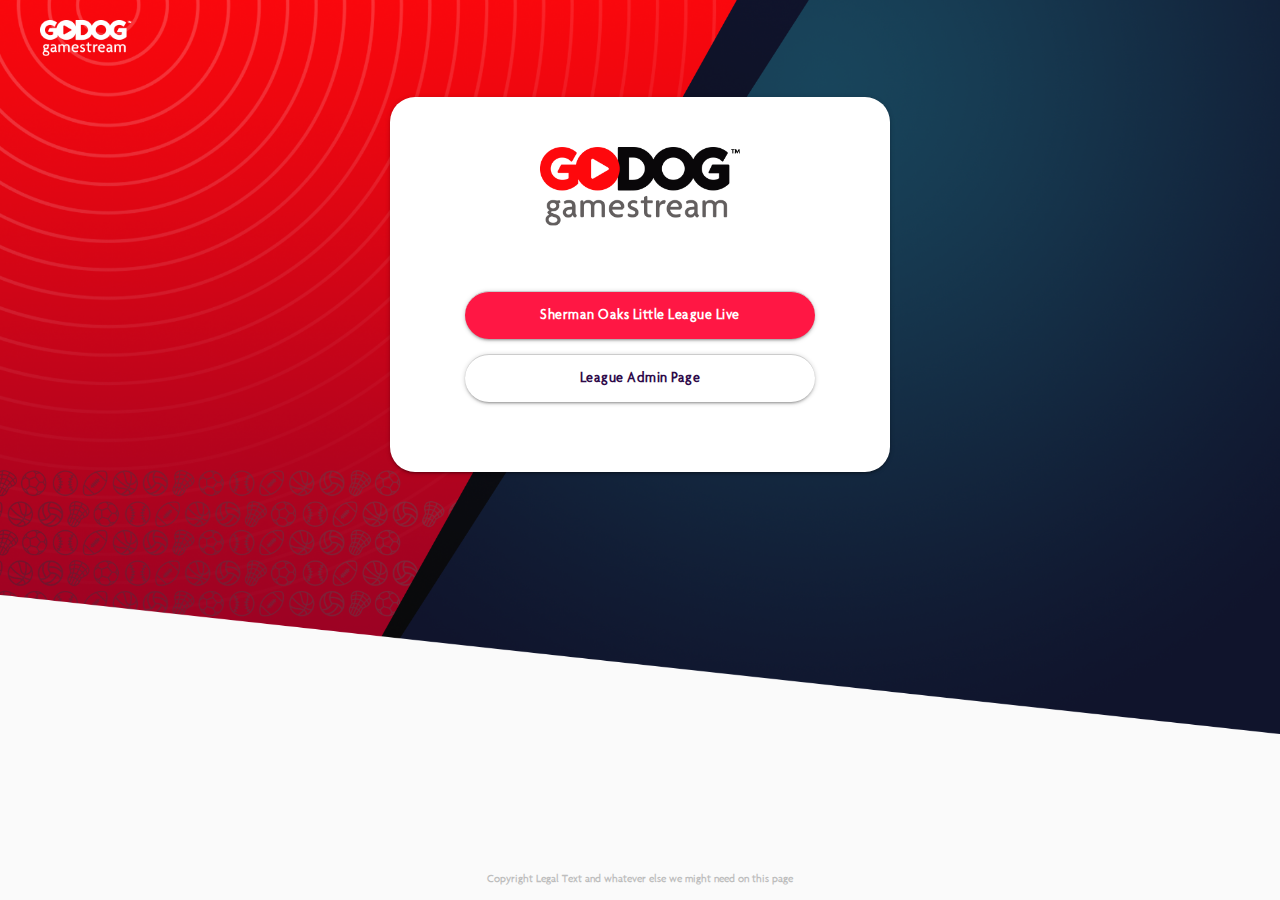
==== welcome.html @ a4edab42 "added initial code structure" ====
<!DOCTYPE html>
<html>

<head>
    <title>Login</title>
    <link href="https://fonts.googleapis.com/icon?family=Material+Icons" rel="stylesheet">
    <link rel="stylesheet" href="css/materialize.min.css">
    <link type="text/css" rel="stylesheet" href="css/index.css" />
    <meta name="viewport" content="width=device-width, initial-scale=1.0" />
    <script src="scripts/jquery.min.js"></script>
    <script src="scripts/materialize.min.js"></script>
</head>

<body>
    <div class="head-container">
        <img src="images/GDGS_LG copy.png" />
    </div>
    <div class="main-container">
        <div class="navigation-container">
            <div class="card">
                <div class="logo-container">
                    <img src="images/GoDog_Logo.png" />
                </div>
                <div class="buttons-container">
                    <button class="waves-effect waves-light btn button-style red accent-3" onclick="location.href='SOLL/home.html'">
                        Sherman Oaks Little League Live
                    </button>
                    <button class="waves-effect waves btn button-style white" onclick="location.href='SOLL/dashboard.html'">
                        League Admin Page
                    </button>
                </div>
            </div>
        </div>
    </div>
    <div class="footer">
        Copyright Legal Text and whatever else we might need on this page
    </div>    
    <script src="scripts/main.js"></script>
</body>

</html>
---- css/index.css ----
@import url(fonts.css);

html {
  min-height: 100%;
  position: relative;
  font-family: 'Agenda-Light';
}

body {
  background-image: url('../images/GoDog\ Sales_LOGIN.png');
  background-position: center;
  background-repeat: no-repeat;
  background-size: cover;
  height: 100%;
}

.footer {
  position: absolute;
  bottom: 0;
  left: 0;
  width: 100%;
  color: #BEBEBE;
  font-weight: 600;
  text-align: center;
  margin-bottom: 1%;
  font-size: .7rem;
}

.head-container {
  position: absolute;
  top: 20px;
  left: 40px;
}

.head-container img {
  width: 70%;
}

.main-container {
  display: -webkit-box;
  display: -moz-box;
  display: -ms-flexbox;
  display: -webkit-flex;
  display: flex;
  align-items: center;
  justify-content: center;
}

.login-container {
  margin-top: 3%;
}

.login-container .card {
  padding-bottom: 17%;
  border-radius: 25px;
}

.logo-container {
  display: -webkit-box;
  display: -moz-box;
  display: -ms-flexbox;
  display: -webkit-flex;
  display: flex;
  align-items: center;
  justify-content: center;
  padding: 50px 0;
}

.logo-container img {
  width: 100%;
  max-width: 200px;
}

.form-container {
  padding: 0 45px;
}

.form-container div:first-child {
  margin-bottom: 8px;
}

.form-label {
  font-weight: 600;
  color: #000;
}

.form-container input {
  height: 25px !important;
  border-bottom: .5px solid #9e9e9e96 !important;
}

.form-container input:not(.browser-default):focus:not([readonly]) {
  border-bottom: 1px solid #949494;
  -webkit-box-shadow: 0 1px 0 0 #949494;
  box-shadow: 0 1px 0 0 #949494;
}

#password {
  margin-bottom: 0;
}

.forgot-password-container {
  text-align: right;
}

.forgot-password {
  font-size: 14px;
  color: rgba(128, 128, 128, 0.6);
  text-decoration: underline;
  cursor: pointer;
  position: relative;
  top: -5px;
  right: 2px;
}

.login-button-container {
  display: -webkit-box;
  display: -moz-box;
  display: -ms-flexbox;
  display: -webkit-flex;
  display: flex;
  align-items: center;
  justify-content: center;
  margin-top: 33px;
}

.button-style {
  height: 48px;
  width: 110px;
  border-radius: 25px;
  text-transform: capitalize;
  padding: 6px;
  font-weight: 600;
  background-color: #F30000;
  border-top: 1px solid #ccc;
}

.yellow-tint {
  color: #FBDFBB;
}

.navigation-container {
  min-width: 500px;
  margin-top: 7%;
}

.navigation-container .card {
  padding-bottom: 14%;
  border-radius: 25px;
}

.buttons-container {
  display: -webkit-box;
  display: -moz-box;
  display: -ms-flexbox;
  display: -webkit-flex;
  display: flex;
  align-items: center;
  flex-direction: column;
}

.buttons-container button:first-child {
  margin: 15px 0;
  background-color: #F30000;
}

.buttons-container button:last-child {
  color: #2E0A4A;
}

.buttons-container button {
  width: 70%;
  font-family: 'Agenda Bg';
}
@media only screen and (max-width: 1024px) {
  .navigation-container {
    margin-top: 10%;
  }

  .login-container {
    margin-top: 5%;
  }
}
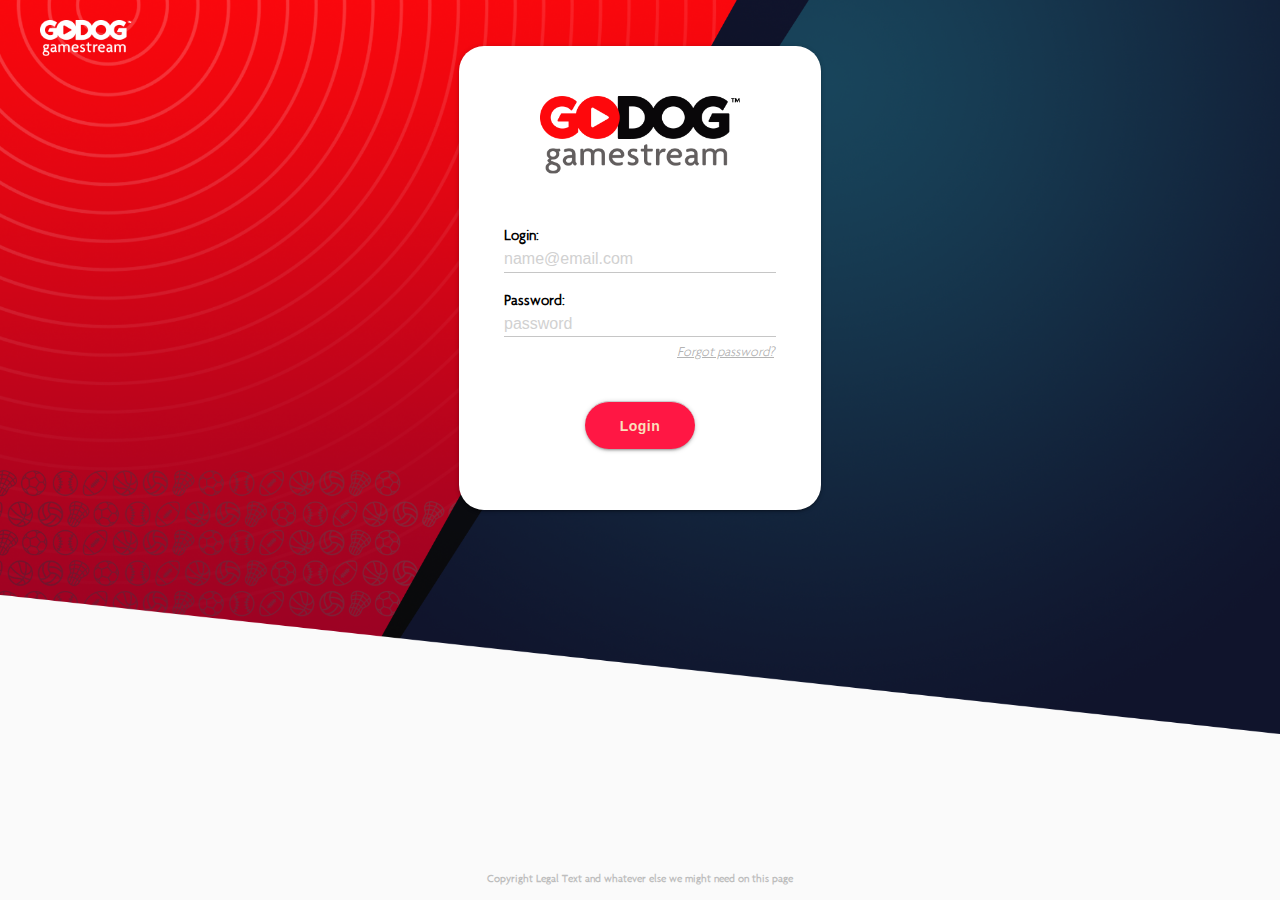
==== commit eefb909e: "implemented authentication for specified users" ====
--- a/welcome.html
+++ b/welcome.html
@@ -9,6 +9,7 @@
     <meta name="viewport" content="width=device-width, initial-scale=1.0" />
     <script src="scripts/jquery.min.js"></script>
     <script src="scripts/materialize.min.js"></script>
+    <script src="scripts/validator.js"></script>
 </head>
 
 <body>
@@ -34,7 +35,7 @@
     </div>
     <div class="footer">
         Copyright Legal Text and whatever else we might need on this page
-    </div>    
+    </div>
     <script src="scripts/main.js"></script>
 </body>
 
